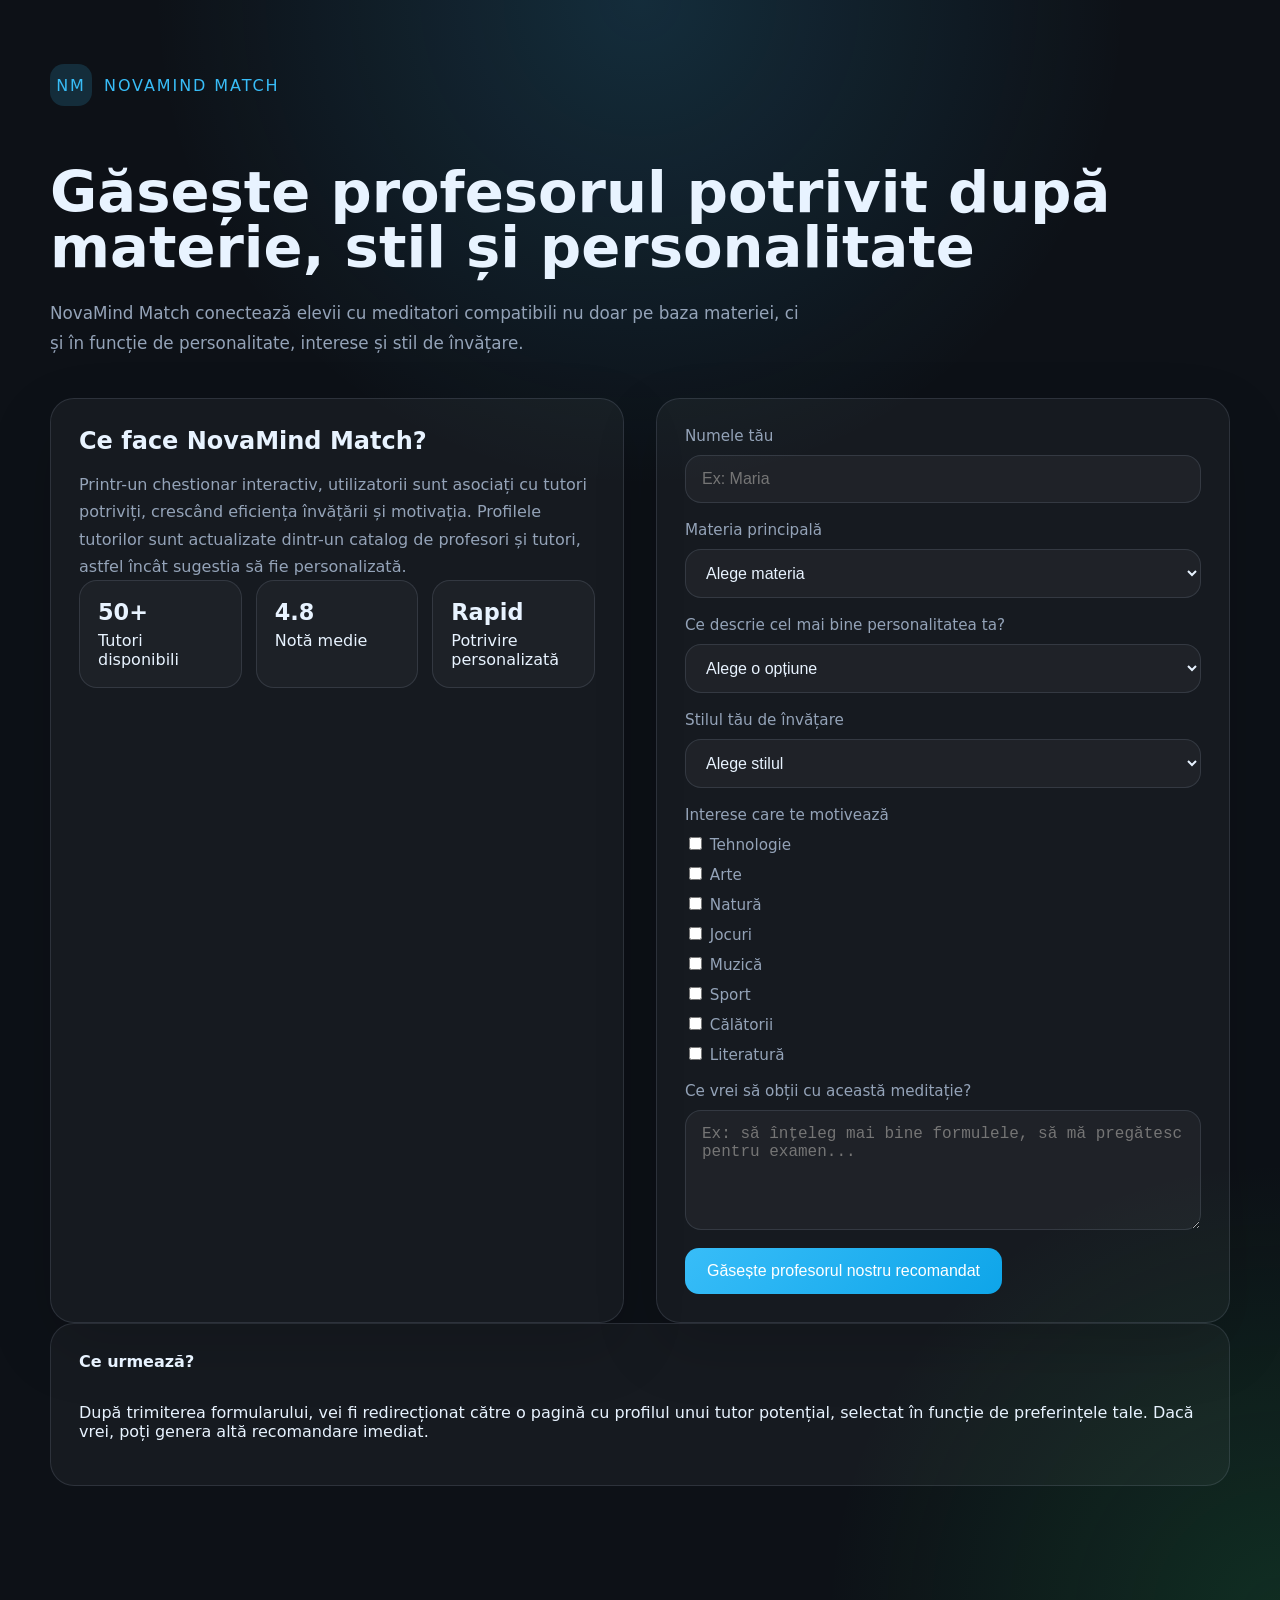
==== index.html @ 701a0375 "First stage of development" ====
<!DOCTYPE html>
<html lang="ro">
<head>
  <meta charset="UTF-8" />
  <meta name="viewport" content="width=device-width, initial-scale=1.0" />
  <title>NovaMind Match | Învățare compatibilă</title>
  <link rel="stylesheet" href="style.css" />
</head>
<body>
  <main class="page">
    <header class="header">
      <a class="brand" href="index.html"><span>NM</span> NovaMind Match</a>
      <div class="hero">
        <h1>Găsește profesorul potrivit după materie, stil și personalitate</h1>
        <p>NovaMind Match conectează elevii cu meditatori compatibili nu doar pe baza materiei, ci și în funcție de personalitate, interese și stil de învățare.</p>
      </div>
    </header>

    <section class="grid grid-2">
      <article class="card">
        <h2>Ce face NovaMind Match?</h2>
        <p>Printr-un chestionar interactiv, utilizatorii sunt asociați cu tutori potriviți, crescând eficiența învățării și motivația. Profilele tutorilor sunt actualizate dintr-un catalog de profesori și tutori, astfel încât sugestia să fie personalizată.</p>
        <div class="stats">
          <div class="stat">
            <strong>50+</strong>
            Tutori disponibili
          </div>
          <div class="stat">
            <strong>4.8</strong>
            Notă medie
          </div>
          <div class="stat">
            <strong>Rapid</strong>
            Potrivire personalizată
          </div>
        </div>
      </article>

      <article class="card">
        <div id="summary"></div>
        <form id="match-form">
          <div class="form-group">
            <label for="name">Numele tău</label>
            <input type="text" id="name" name="name" placeholder="Ex: Maria" required />
          </div>

          <div class="form-group">
            <label for="subject">Materia principală</label>
            <select id="subject" name="subject" required>
              <option value="">Alege materia</option>
              <option>Matematică</option>
              <option>Fizică</option>
              <option>Chimie</option>
              <option>Biologie</option>
              <option>Română</option>
              <option>Engleză</option>
              <option>Geografie</option>
              <option>Istorie</option>
              <option>Informatică</option>
              <option>Economics</option>
            </select>
          </div>

          <div class="form-group">
            <label for="personality">Ce descrie cel mai bine personalitatea ta?</label>
            <select id="personality" name="personality" required>
              <option value="">Alege o opțiune</option>
              <option>Analitic</option>
              <option>Creativ</option>
              <option>Empatic</option>
              <option>Metodic</option>
            </select>
          </div>

          <div class="form-group">
            <label for="learningStyle">Stilul tău de învățare</label>
            <select id="learningStyle" name="learningStyle" required>
              <option value="">Alege stilul</option>
              <option>Vizual</option>
              <option>Auditiv</option>
              <option>Kinestezic</option>
            </select>
          </div>

          <div class="form-group">
            <label>Interese care te motivează</label>
            <div style="display:grid; gap:10px;">
              <label><input type="checkbox" name="interests" value="Tehnologie" /> Tehnologie</label>
              <label><input type="checkbox" name="interests" value="Arte" /> Arte</label>
              <label><input type="checkbox" name="interests" value="Natură" /> Natură</label>
              <label><input type="checkbox" name="interests" value="Jocuri" /> Jocuri</label>
              <label><input type="checkbox" name="interests" value="Muzică" /> Muzică</label>
              <label><input type="checkbox" name="interests" value="Sport" /> Sport</label>
              <label><input type="checkbox" name="interests" value="Călătorii" /> Călătorii</label>
              <label><input type="checkbox" name="interests" value="Literatură" /> Literatură</label>
            </div>
          </div>

          <div class="form-group">
            <label for="goals">Ce vrei să obții cu această meditație?</label>
            <textarea id="goals" name="goals" placeholder="Ex: să înțeleg mai bine formulele, să mă pregătesc pentru examen..." rows="4"></textarea>
          </div>

          <button type="submit">Găsește profesorul nostru recomandat</button>
          <p id="feedback" class="notice"></p>
        </form>
      </article>
    </section>

    <section class="callout">
      <strong>Ce urmează?</strong>
      <p>După trimiterea formularului, vei fi redirecționat către o pagină cu profilul unui tutor potențial, selectat în funcție de preferințele tale. Dacă vrei, poți genera altă recomandare imediat.</p>
      <a class="action-link" id="view-profile" href="profile.html">Vezi profilul recomandat</a>
    </section>
  </main>

  <footer>NovaMind Match • Conectăm elevii cu profesorii potriviți</footer>
  <script src="script.js"></script>
</body>
</html>
---- style.css ----
/* Novamind Match styles */
:root {
  --bg: #0d1117;
  --surface: #161b22;
  --surface-alt: #1f2937;
  --text: #e8f3ff;
  --muted: #94a3b8;
  --accent: #38bdf8;
  --accent-strong: #0ea5e9;
  --success: #22c55e;
  --border: rgba(148, 163, 184, 0.18);
}

* {
  box-sizing: border-box;
}

html, body {
  margin: 0;
  min-height: 100%;
  font-family: Inter, system-ui, sans-serif;
  background: radial-gradient(circle at top, rgba(56, 189, 248, 0.16), transparent 28%),
              radial-gradient(circle at bottom right, rgba(34, 197, 94, 0.16), transparent 22%),
              var(--bg);
  color: var(--text);
}

a {
  color: var(--accent);
  text-decoration: none;
}

a:hover {
  color: var(--accent-strong);
}

.page {
  width: min(1180px, calc(100% - 32px));
  margin: 0 auto;
  padding: 32px 0 64px;
}

.header {
  display: grid;
  gap: 24px;
  padding: 32px 0 16px;
}

.brand {
  display: inline-flex;
  align-items: center;
  gap: 12px;
  font-size: 1rem;
  letter-spacing: 0.12em;
  text-transform: uppercase;
  color: var(--accent);
}

.brand span {
  display: inline-flex;
  width: 42px;
  height: 42px;
  justify-content: center;
  align-items: center;
  border-radius: 14px;
  background: rgba(56, 189, 248, 0.16);
}

.hero {
  display: grid;
  gap: 24px;
  padding: 36px 0 24px;
}

.hero h1 {
  margin: 0;
  font-size: clamp(2.5rem, 4.5vw, 4rem);
  line-height: 0.95;
}

.hero p {
  margin: 0;
  max-width: 760px;
  color: var(--muted);
  font-size: 1.05rem;
  line-height: 1.75;
}

.callout {
  display: grid;
  gap: 16px;
  padding: 28px;
  background: rgba(255, 255, 255, 0.04);
  border: 1px solid var(--border);
  border-radius: 24px;
}

.callout strong {
  color: var(--text);
}

.grid {
  display: grid;
  gap: 32px;
}

.grid-2 {
  grid-template-columns: repeat(2, minmax(0, 1fr));
}

.card {
  background: rgba(255, 255, 255, 0.04);
  border: 1px solid var(--border);
  border-radius: 24px;
  padding: 28px;
  box-shadow: 0 24px 64px rgba(0,0,0,0.15);
}

.card h2 {
  margin: 0 0 16px;
}

.card p {
  margin: 0;
  color: var(--muted);
  line-height: 1.7;
}

.form-group {
  display: grid;
  gap: 10px;
  margin-bottom: 18px;
}

.form-group label {
  display: block;
  font-size: 0.95rem;
  color: var(--muted);
}

input[type=text], select, textarea {
  width: 100%;
  border: 1px solid var(--border);
  border-radius: 16px;
  padding: 14px 16px;
  background: rgba(255, 255, 255, 0.04);
  color: var(--text);
  font-size: 1rem;
}

textarea {
  min-height: 120px;
  resize: vertical;
}

button,
.action-link {
  display: inline-flex;
  align-items: center;
  justify-content: center;
  gap: 10px;
  border: none;
  border-radius: 14px;
  background: linear-gradient(135deg, var(--accent), var(--accent-strong));
  color: white;
  padding: 14px 22px;
  font-size: 1rem;
  cursor: pointer;
  transition: transform 0.2s ease, filter 0.2s ease;
}

button:hover,
.action-link:hover {
  transform: translateY(-1px);
  filter: brightness(1.05);
}

.small-note {
  font-size: 0.95rem;
  color: var(--muted);
}

.stats {
  display: grid;
  grid-template-columns: repeat(3, minmax(0, 1fr));
  gap: 14px;
}

.stat {
  padding: 18px;
  background: rgba(255,255,255,0.03);
  border: 1px solid var(--border);
  border-radius: 18px;
}

.stat strong {
  display: block;
  font-size: 1.4rem;
  margin-bottom: 6px;
}

.tutor-card {
  display: grid;
  gap: 16px;
  align-items: start;
}

.tutor-header {
  display: grid;
  grid-template-columns: auto 1fr;
  gap: 16px;
  align-items: center;
}

.tutor-avatar {
  width: 86px;
  height: 86px;
  border-radius: 24px;
  background: linear-gradient(135deg, rgba(56,189,248,0.24), rgba(16,185,129,0.18));
  display: grid;
  place-items: center;
  font-size: 1.6rem;
  font-weight: 700;
  color: white;
}

.tutor-meta {
  display: grid;
  gap: 6px;
}

.badge {
  display: inline-flex;
  align-items: center;
  gap: 8px;
  padding: 10px 14px;
  border-radius: 999px;
  background: rgba(255,255,255,0.06);
  border: 1px solid var(--border);
  color: var(--text);
  font-size: 0.95rem;
}

.tag-list {
  display: flex;
  flex-wrap: wrap;
  gap: 10px;
  margin: 0;
  padding: 0;
  list-style: none;
}

.tag {
  padding: 10px 14px;
  border-radius: 999px;
  border: 1px solid var(--border);
  background: rgba(255,255,255,0.05);
  color: var(--text);
  font-size: 0.92rem;
}

.notice {
  color: var(--muted);
  font-size: 0.95rem;
  margin-top: 8px;
}

.hidden {
  display: none !important;
}

footer {
  margin-top: 48px;
  text-align: center;
  color: var(--muted);
  font-size: 0.95rem;
}

@media (max-width: 860px) {
  .grid-2 {
    grid-template-columns: 1fr;
  }
}

@media (max-width: 640px) {
  .page {
    padding: 20px 0 48px;
  }
}
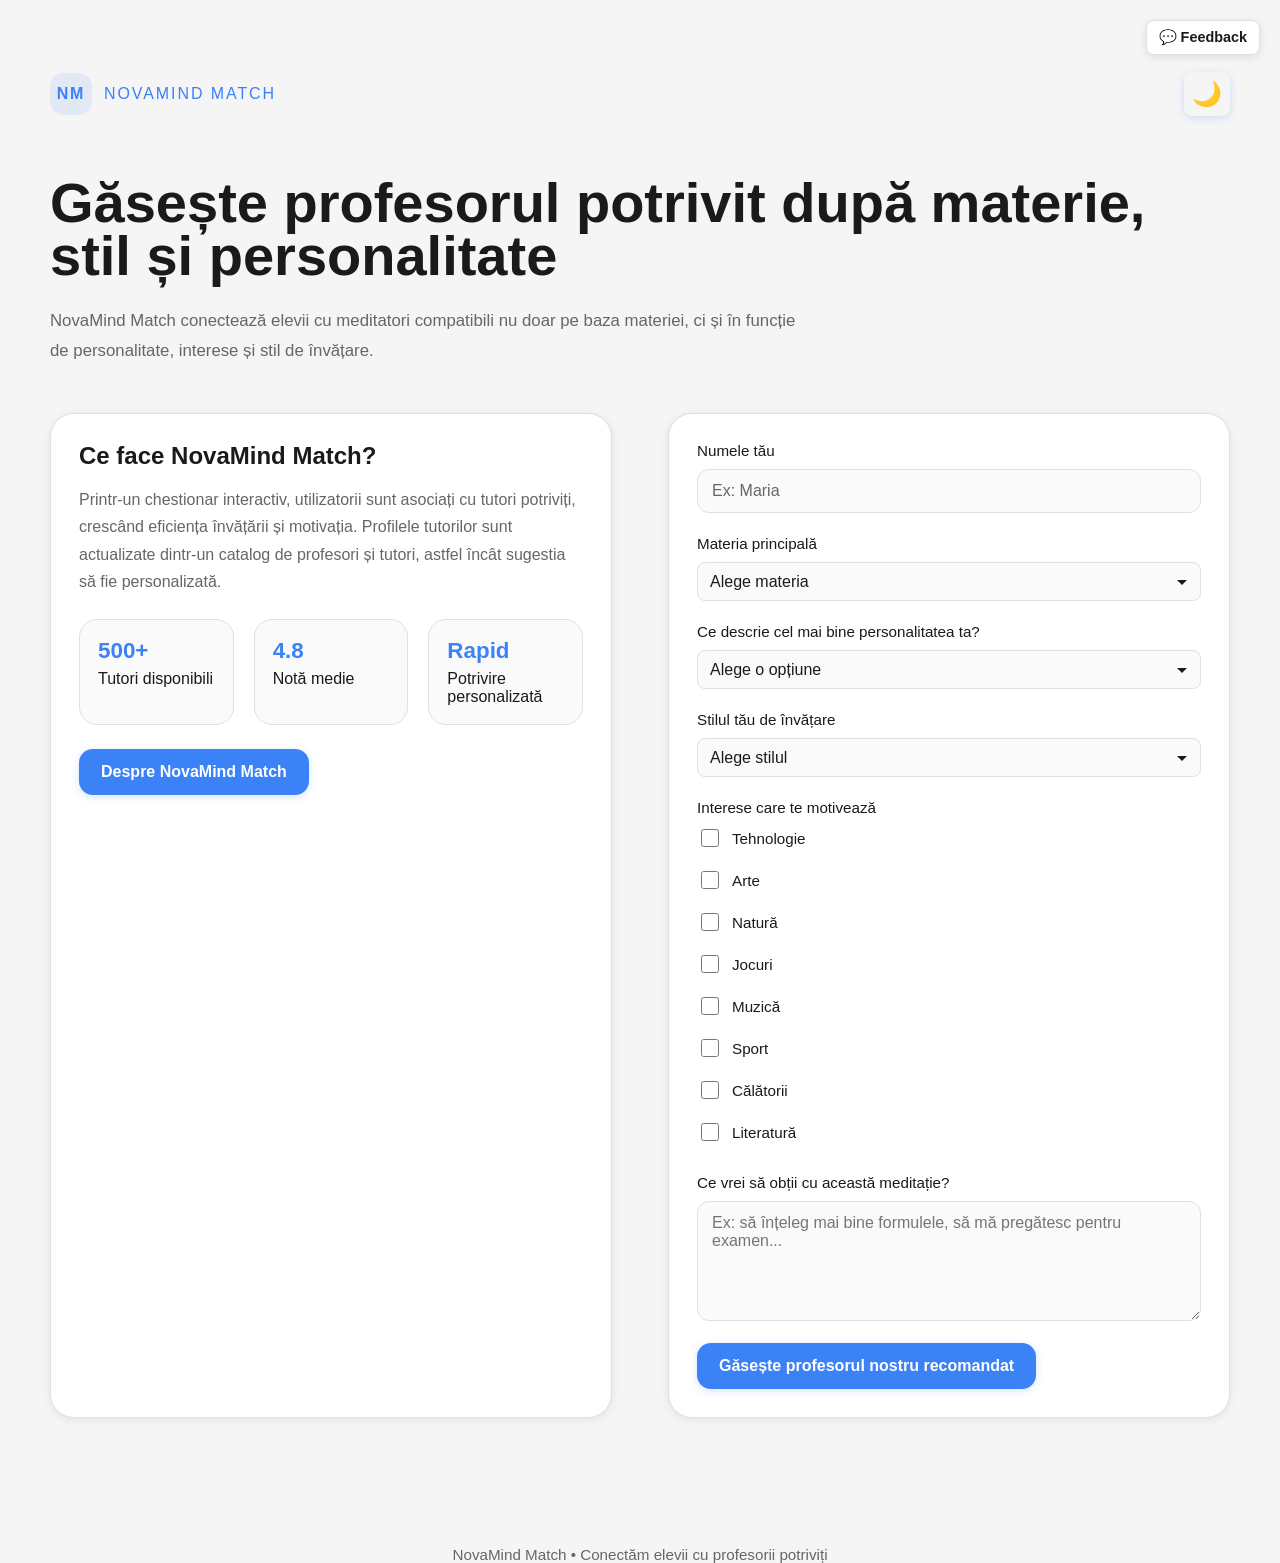
==== commit df64854d: "Reworked design, added new pages and new features. feat: complete NovaMind Match UI and data enhance" ====
--- a/index.html
+++ b/index.html
@@ -7,9 +7,29 @@
   <link rel="stylesheet" href="style.css" />
 </head>
 <body>
+  <div class="feedback-dropdown">
+    <button class="feedback-toggle" id="feedback-toggle">💬 Feedback</button>
+    <div class="feedback-content" id="feedback-content">
+      <h3>Trimite Feedback</h3>
+      <form id="feedback-form">
+        <div class="form-group">
+          <input type="text" name="name" placeholder="Nume (opțional)" />
+        </div>
+        <div class="form-group">
+          <input type="email" name="email" placeholder="Email (opțional)" />
+        </div>
+        <div class="form-group">
+          <textarea name="message" placeholder="Mesajul tău..." rows="4" required></textarea>
+        </div>
+        <button type="submit">Trimite</button>
+      </form>
+      <a href="about.html" class="feedback-about-btn">Despre NovaMind</a>
+    </div>
+  </div>
   <main class="page">
     <header class="header">
       <a class="brand" href="index.html"><span>NM</span> NovaMind Match</a>
+      <button id="theme-toggle" class="theme-toggle" aria-label="Toggle theme">🌙</button>
       <div class="hero">
         <h1>Găsește profesorul potrivit după materie, stil și personalitate</h1>
         <p>NovaMind Match conectează elevii cu meditatori compatibili nu doar pe baza materiei, ci și în funcție de personalitate, interese și stil de învățare.</p>
@@ -22,7 +42,7 @@
         <p>Printr-un chestionar interactiv, utilizatorii sunt asociați cu tutori potriviți, crescând eficiența învățării și motivația. Profilele tutorilor sunt actualizate dintr-un catalog de profesori și tutori, astfel încât sugestia să fie personalizată.</p>
         <div class="stats">
           <div class="stat">
-            <strong>50+</strong>
+            <strong>500+</strong>
             Tutori disponibili
           </div>
           <div class="stat">
@@ -33,6 +53,9 @@
             <strong>Rapid</strong>
             Potrivire personalizată
           </div>
+        </div>
+        <div style="margin-top: 24px;">
+          <a class="action-link" href="about.html">Despre NovaMind Match</a>
         </div>
       </article>
 
@@ -106,15 +129,58 @@
         </form>
       </article>
     </section>
-
-    <section class="callout">
-      <strong>Ce urmează?</strong>
-      <p>După trimiterea formularului, vei fi redirecționat către o pagină cu profilul unui tutor potențial, selectat în funcție de preferințele tale. Dacă vrei, poți genera altă recomandare imediat.</p>
-      <a class="action-link" id="view-profile" href="profile.html">Vezi profilul recomandat</a>
-    </section>
   </main>
 
   <footer>NovaMind Match • Conectăm elevii cu profesorii potriviți</footer>
   <script src="script.js"></script>
+  <script>
+    // Theme toggle
+    const themeToggle = document.getElementById('theme-toggle');
+    const currentTheme = localStorage.getItem('theme') || 'light';
+    document.documentElement.setAttribute('data-theme', currentTheme);
+    themeToggle.textContent = currentTheme === 'dark' ? '☀️' : '🌙';
+
+    themeToggle.addEventListener('click', () => {
+      const newTheme = document.documentElement.getAttribute('data-theme') === 'dark' ? 'light' : 'dark';
+      document.documentElement.setAttribute('data-theme', newTheme);
+      localStorage.setItem('theme', newTheme);
+      themeToggle.textContent = newTheme === 'dark' ? '☀️' : '🌙';
+    });
+
+    // Feedback dropdown
+    const feedbackToggle = document.getElementById('feedback-toggle');
+    const feedbackContent = document.getElementById('feedback-content');
+    const feedbackForm = document.getElementById('feedback-form');
+
+    feedbackToggle.addEventListener('click', () => {
+      feedbackContent.classList.toggle('show');
+    });
+
+    feedbackForm.addEventListener('submit', (event) => {
+      event.preventDefault();
+      const formData = new FormData(feedbackForm);
+      const feedback = {
+        name: formData.get('name'),
+        email: formData.get('email'),
+        message: formData.get('message'),
+        timestamp: new Date().toISOString()
+      };
+
+      const feedbacks = JSON.parse(localStorage.getItem('feedbacks') || '[]');
+      feedbacks.push(feedback);
+      localStorage.setItem('feedbacks', JSON.stringify(feedbacks));
+
+      alert('Mulțumim pentru feedback!');
+      feedbackForm.reset();
+      feedbackContent.classList.remove('show');
+    });
+
+    // Close dropdown when clicking outside
+    document.addEventListener('click', (event) => {
+      if (!feedbackToggle.contains(event.target) && !feedbackContent.contains(event.target)) {
+        feedbackContent.classList.remove('show');
+      }
+    });
+  </script>
 </body>
 </html>
--- a/style.css
+++ b/style.css
@@ -1,33 +1,58 @@
-/* Novamind Match styles */
+/* Novamind Match - Theme Variables */
 :root {
-  --bg: #0d1117;
-  --surface: #161b22;
-  --surface-alt: #1f2937;
-  --text: #e8f3ff;
-  --muted: #94a3b8;
-  --accent: #38bdf8;
-  --accent-strong: #0ea5e9;
-  --success: #22c55e;
-  --border: rgba(148, 163, 184, 0.18);
+  --bg: #f5f5f5;
+  --surface: #ffffff;
+  --text: #1a1a1a;
+  --muted: #666666;
+  --accent: #3b82f6;
+  --border: #e0e0e0;
+  --light-gray: #fafafa;
+}
+
+[data-theme="dark"] {
+  --bg: #1a1a1a;
+  --surface: #2a2a2a;
+  --text: #f5f5f5;
+  --muted: #cccccc;
+  --accent: #60a5fa;
+  --border: #404040;
+  --light-gray: #333333;
 }
 
 * {
   box-sizing: border-box;
+}
+
+/* Custom Scrollbar */
+::-webkit-scrollbar {
+  width: 8px;
+}
+
+::-webkit-scrollbar-track {
+  background: var(--bg);
+}
+
+::-webkit-scrollbar-thumb {
+  background: var(--border);
+  border-radius: 4px;
+}
+
+::-webkit-scrollbar-thumb:hover {
+  background: var(--muted);
 }
 
 html, body {
   margin: 0;
   min-height: 100%;
-  font-family: Inter, system-ui, sans-serif;
-  background: radial-gradient(circle at top, rgba(56, 189, 248, 0.16), transparent 28%),
-              radial-gradient(circle at bottom right, rgba(34, 197, 94, 0.16), transparent 22%),
-              var(--bg);
+  font-family: 'Inter', '-apple-system', 'BlinkMacSystemFont', 'Segoe UI', sans-serif;
+  background: var(--bg);
   color: var(--text);
 }
 
 a {
   color: var(--accent);
   text-decoration: none;
+  transition: color 0.3s ease;
 }
 
 a:hover {
@@ -37,13 +62,30 @@
 .page {
   width: min(1180px, calc(100% - 32px));
   margin: 0 auto;
-  padding: 32px 0 64px;
+  padding: 40px 0 80px;
 }
 
 .header {
   display: grid;
+  grid-template-columns: 1fr auto;
   gap: 24px;
-  padding: 32px 0 16px;
+  padding: 32px 0 24px;
+  align-items: center;
+}
+
+.theme-toggle {
+  background: none;
+  border: none;
+  font-size: 1.5rem;
+  cursor: pointer;
+  color: var(--text);
+  padding: 8px;
+  border-radius: 8px;
+  transition: background 0.2s;
+}
+
+.theme-toggle:hover {
+  background: var(--light-gray);
 }
 
 .brand {
@@ -63,8 +105,11 @@
   justify-content: center;
   align-items: center;
   border-radius: 14px;
-  background: rgba(56, 189, 248, 0.16);
-}
+  background: rgba(59, 130, 246, 0.1);
+  font-weight: 700;
+}
+
+
 
 .hero {
   display: grid;
@@ -74,8 +119,9 @@
 
 .hero h1 {
   margin: 0;
-  font-size: clamp(2.5rem, 4.5vw, 4rem);
+  font-size: clamp(1.75rem, 5vw, 3.5rem);
   line-height: 0.95;
+  color: var(--text);
 }
 
 .hero p {
@@ -90,18 +136,18 @@
   display: grid;
   gap: 16px;
   padding: 28px;
-  background: rgba(255, 255, 255, 0.04);
+  background: var(--light-gray);
   border: 1px solid var(--border);
   border-radius: 24px;
 }
 
 .callout strong {
-  color: var(--text);
+  color: var(--accent);
 }
 
 .grid {
   display: grid;
-  gap: 32px;
+  gap: 56px;
 }
 
 .grid-2 {
@@ -109,15 +155,23 @@
 }
 
 .card {
-  background: rgba(255, 255, 255, 0.04);
+  background: var(--surface);
   border: 1px solid var(--border);
   border-radius: 24px;
   padding: 28px;
-  box-shadow: 0 24px 64px rgba(0,0,0,0.15);
-}
+  box-shadow: 0 2px 8px rgba(0, 0, 0, 0.08);
+  transition: all 0.4s ease;
+}
+
+.card:hover {
+  box-shadow: 0 4px 16px rgba(0, 0, 0, 0.1);
+}
+
+
 
 .card h2 {
   margin: 0 0 16px;
+  color: var(--text);
 }
 
 .card p {
@@ -129,28 +183,95 @@
 .form-group {
   display: grid;
   gap: 10px;
-  margin-bottom: 18px;
+  margin-bottom: 22px;
 }
 
 .form-group label {
   display: block;
   font-size: 0.95rem;
+  color: var(--text);
+  font-weight: 500;
+}
+
+input[type=text],
+select,
+textarea {
+  width: 100%;
+  border: 1px solid var(--border);
+  border-radius: 12px;
+  padding: 12px 14px;
+  background: var(--light-gray);
+  color: var(--text);
+  font-size: 1rem;
+  transition: all 0.3s ease;
+}
+
+input[type=text]::placeholder {
   color: var(--muted);
 }
 
-input[type=text], select, textarea {
-  width: 100%;
-  border: 1px solid var(--border);
-  border-radius: 16px;
-  padding: 14px 16px;
-  background: rgba(255, 255, 255, 0.04);
-  color: var(--text);
-  font-size: 1rem;
+select {
+  cursor: pointer;
+  background: var(--light-gray);
+  padding: 10px 12px;
+  border-radius: 8px;
+  border: 1px solid var(--border);
+  appearance: none;
+  background-image: url("data:image/svg+xml,%3Csvg xmlns='http://www.w3.org/2000/svg' width='12' height='12' viewBox='0 0 12 12'%3E%3Cpath fill='%231a1a1a' d='M6 9L1 4h10z'/%3E%3C/svg%3E");
+  background-repeat: no-repeat;
+  background-position: right 12px center;
+  padding-right: 36px;
+}
+
+[data-theme="dark"] select {
+  background-image: url("data:image/svg+xml,%3Csvg xmlns='http://www.w3.org/2000/svg' width='12' height='12' viewBox='0 0 12 12'%3E%3Cpath fill='%23f5f5f5' d='M6 9L1 4h10z'/%3E%3C/svg%3E");
+}
+
+select option {
+  color: var(--text);
+  background: var(--surface);
+  padding: 8px;
 }
 
 textarea {
   min-height: 120px;
   resize: vertical;
+  font-family: inherit;
+}
+
+input[type=text]:focus,
+select:focus,
+textarea:focus {
+  outline: none;
+  border-color: var(--accent);
+  background: var(--surface);
+  box-shadow: 0 0 0 3px rgba(59, 130, 246, 0.1);
+}
+
+input[type=checkbox] {
+  width: 18px;
+  height: 18px;
+  cursor: pointer;
+  accent-color: var(--accent);
+  transition: transform 0.2s ease;
+}
+
+input[type=checkbox]:hover {
+  transform: scale(1.15);
+}
+
+.form-group > div label {
+  display: flex;
+  align-items: center;
+  gap: 10px;
+  cursor: pointer;
+  transition: color 0.3s ease;
+  color: var(--text);
+  margin-bottom: 8px;
+}
+
+.form-group > div label:hover {
+  color: var(--accent);
 }
 
 button,
@@ -161,18 +282,25 @@
   gap: 10px;
   border: none;
   border-radius: 14px;
-  background: linear-gradient(135deg, var(--accent), var(--accent-strong));
+  background: var(--accent);
   color: white;
   padding: 14px 22px;
   font-size: 1rem;
+  font-weight: 600;
   cursor: pointer;
-  transition: transform 0.2s ease, filter 0.2s ease;
+  transition: all 0.2s ease;
+  box-shadow: 0 2px 8px rgba(59, 130, 246, 0.2);
 }
 
 button:hover,
 .action-link:hover {
-  transform: translateY(-1px);
-  filter: brightness(1.05);
+  transform: translateY(-2px);
+  box-shadow: 0 4px 12px rgba(59, 130, 246, 0.3);
+}
+
+button:active,
+.action-link:active {
+  transform: translateY(0px);
 }
 
 .small-note {
@@ -183,25 +311,33 @@
 .stats {
   display: grid;
   grid-template-columns: repeat(3, minmax(0, 1fr));
-  gap: 14px;
+  gap: 20px;
+  margin-top: 24px;
 }
 
 .stat {
   padding: 18px;
-  background: rgba(255,255,255,0.03);
+  background: var(--light-gray);
   border: 1px solid var(--border);
   border-radius: 18px;
+  transition: all 0.3s ease;
+}
+
+.stat:hover {
+  background: var(--surface);
+  border-color: var(--accent);
 }
 
 .stat strong {
   display: block;
   font-size: 1.4rem;
   margin-bottom: 6px;
+  color: var(--accent);
 }
 
 .tutor-card {
   display: grid;
-  gap: 16px;
+  gap: 24px;
   align-items: start;
 }
 
@@ -216,12 +352,12 @@
   width: 86px;
   height: 86px;
   border-radius: 24px;
-  background: linear-gradient(135deg, rgba(56,189,248,0.24), rgba(16,185,129,0.18));
+  background: linear-gradient(135deg, rgba(0, 212, 255, 0.24), rgba(131, 56, 236, 0.24));
   display: grid;
   place-items: center;
   font-size: 1.6rem;
   font-weight: 700;
-  color: white;
+  color: var(--accent);
 }
 
 .tutor-meta {
@@ -235,16 +371,16 @@
   gap: 8px;
   padding: 10px 14px;
   border-radius: 999px;
-  background: rgba(255,255,255,0.06);
-  border: 1px solid var(--border);
-  color: var(--text);
+  background: rgba(59, 130, 246, 0.1);
+  border: 1px solid rgba(59, 130, 246, 0.2);
+  color: var(--accent);
   font-size: 0.95rem;
 }
 
 .tag-list {
   display: flex;
   flex-wrap: wrap;
-  gap: 10px;
+  gap: 12px;
   margin: 0;
   padding: 0;
   list-style: none;
@@ -254,9 +390,16 @@
   padding: 10px 14px;
   border-radius: 999px;
   border: 1px solid var(--border);
-  background: rgba(255,255,255,0.05);
+  background: var(--light-gray);
   color: var(--text);
   font-size: 0.92rem;
+  transition: all 0.3s ease;
+}
+
+.tag:hover {
+  background: var(--accent);
+  color: white;
+  border-color: var(--accent);
 }
 
 .notice {
@@ -276,14 +419,279 @@
   font-size: 0.95rem;
 }
 
+/* Responsive Design */
 @media (max-width: 860px) {
   .grid-2 {
     grid-template-columns: 1fr;
   }
+
+  .stats {
+    grid-template-columns: 1fr;
+    gap: 10px;
+  }
+
+  .stat {
+    padding: 14px;
+  }
+
+  .stat strong {
+    font-size: 1.1rem;
+  }
+
+  .hero h1 {
+    font-size: clamp(1.5rem, 5vw, 2.5rem);
+  }
 }
 
 @media (max-width: 640px) {
   .page {
-    padding: 20px 0 48px;
-  }
-}
+    width: calc(100% - 20px);
+    padding: 16px 0 32px;
+  }
+
+  .header {
+    padding: 16px 0 8px;
+    gap: 16px;
+  }
+
+  .brand {
+    font-size: 0.85rem;
+  }
+
+  .brand span {
+    width: 36px;
+    height: 36px;
+    font-size: 0.85rem;
+  }
+
+  .hero {
+    gap: 16px;
+    padding: 20px 0 16px;
+  }
+
+  .hero h1 {
+    font-size: clamp(1.4rem, 6vw, 2rem);
+    line-height: 1.1;
+  }
+
+  .hero p {
+    font-size: 0.95rem;
+    line-height: 1.6;
+  }
+
+  .card {
+    padding: 20px;
+  }
+
+  .card h2 {
+    font-size: 1.1rem;
+  }
+
+  .grid {
+    gap: 20px;
+  }
+
+  .callout {
+    padding: 20px;
+    gap: 12px;
+  }
+
+  .stats {
+    grid-template-columns: 1fr;
+    gap: 8px;
+  }
+
+  .stat {
+    padding: 12px;
+    font-size: 0.9rem;
+  }
+
+  .stat strong {
+    font-size: 0.95rem;
+  }
+
+  .form-group {
+    margin-bottom: 14px;
+    gap: 8px;
+  }
+
+  .form-group label {
+    font-size: 0.9rem;
+  }
+
+  input[type=text],
+  select,
+  textarea {
+    padding: 12px 14px;
+    font-size: 16px;
+  }
+
+  button,
+  .action-link {
+    width: 100%;
+    padding: 12px 16px;
+    font-size: 0.95rem;
+  }
+
+  .tutor-header {
+    gap: 12px;
+  }
+
+  .tutor-avatar {
+    width: 72px;
+    height: 72px;
+    font-size: 1.3rem;
+  }
+
+  .tag-list {
+    gap: 8px;
+  }
+
+  .tag,
+  .badge {
+    font-size: 0.85rem;
+    padding: 8px 12px;
+  }
+
+  footer {
+    font-size: 0.85rem;
+    padding: 0 10px;
+  }
+}
+
+@media (max-width: 480px) {
+  .page {
+    width: calc(100% - 16px);
+    padding: 12px 0 24px;
+  }
+
+  .header {
+    padding: 12px 0 6px;
+    gap: 12px;
+  }
+
+  .brand {
+    font-size: 0.75rem;
+  }
+
+  .hero h1 {
+    font-size: clamp(1.25rem, 7vw, 1.75rem);
+  }
+
+  .hero p {
+    font-size: 0.9rem;
+  }
+
+  .card {
+    padding: 16px;
+    border-radius: 18px;
+  }
+
+  .stat strong {
+    font-size: 0.85rem;
+  }
+
+  input[type=checkbox] {
+    width: 16px;
+    height: 16px;
+  }
+
+  button,
+  .action-link {
+    padding: 10px 14px;
+    font-size: 0.9rem;
+  }
+}
+
+/* Feedback Dropdown */
+.feedback-dropdown {
+  position: fixed;
+  top: 20px;
+  right: 20px;
+  z-index: 1000;
+}
+
+.feedback-toggle {
+  background: var(--surface);
+  border: 1px solid var(--border);
+  border-radius: 8px;
+  padding: 8px 12px;
+  cursor: pointer;
+  color: var(--text);
+  font-size: 0.9rem;
+  box-shadow: 0 2px 8px rgba(0,0,0,0.1);
+}
+
+.feedback-content {
+  display: none;
+  position: absolute;
+  top: 100%;
+  right: 0;
+  background: var(--surface);
+  border: 1px solid var(--border);
+  border-radius: 8px;
+  padding: 16px;
+  width: 300px;
+  box-shadow: 0 4px 16px rgba(0,0,0,0.2);
+  margin-top: 8px;
+}
+
+.feedback-content.show {
+  display: block;
+}
+
+.feedback-content h3 {
+  margin-top: 0;
+  font-size: 1rem;
+}
+
+.feedback-content .form-group {
+  margin-bottom: 12px;
+}
+
+.feedback-content input,
+.feedback-content textarea {
+  width: 100%;
+  padding: 8px;
+  border: 1px solid var(--border);
+  border-radius: 4px;
+  background: var(--bg);
+  color: var(--text);
+}
+
+.feedback-content button {
+  width: 100%;
+  margin-top: 8px;
+}
+
+.feedback-about-btn {
+  display: block;
+  text-align: center;
+  margin-top: 12px;
+  padding: 8px;
+  background: var(--accent);
+  color: white;
+  text-decoration: none;
+  border-radius: 4px;
+}
+
+/* Contact Section */
+.contact-section {
+  background: var(--light-gray);
+  padding: 20px;
+  border-radius: 16px;
+  margin-top: 20px;
+}
+
+.contact-section h3 {
+  margin-top: 0;
+}
+
+.contact-section p {
+  margin: 8px 0;
+  color: var(--muted);
+}
+
+.contact-section a {
+  color: var(--accent);
+}
